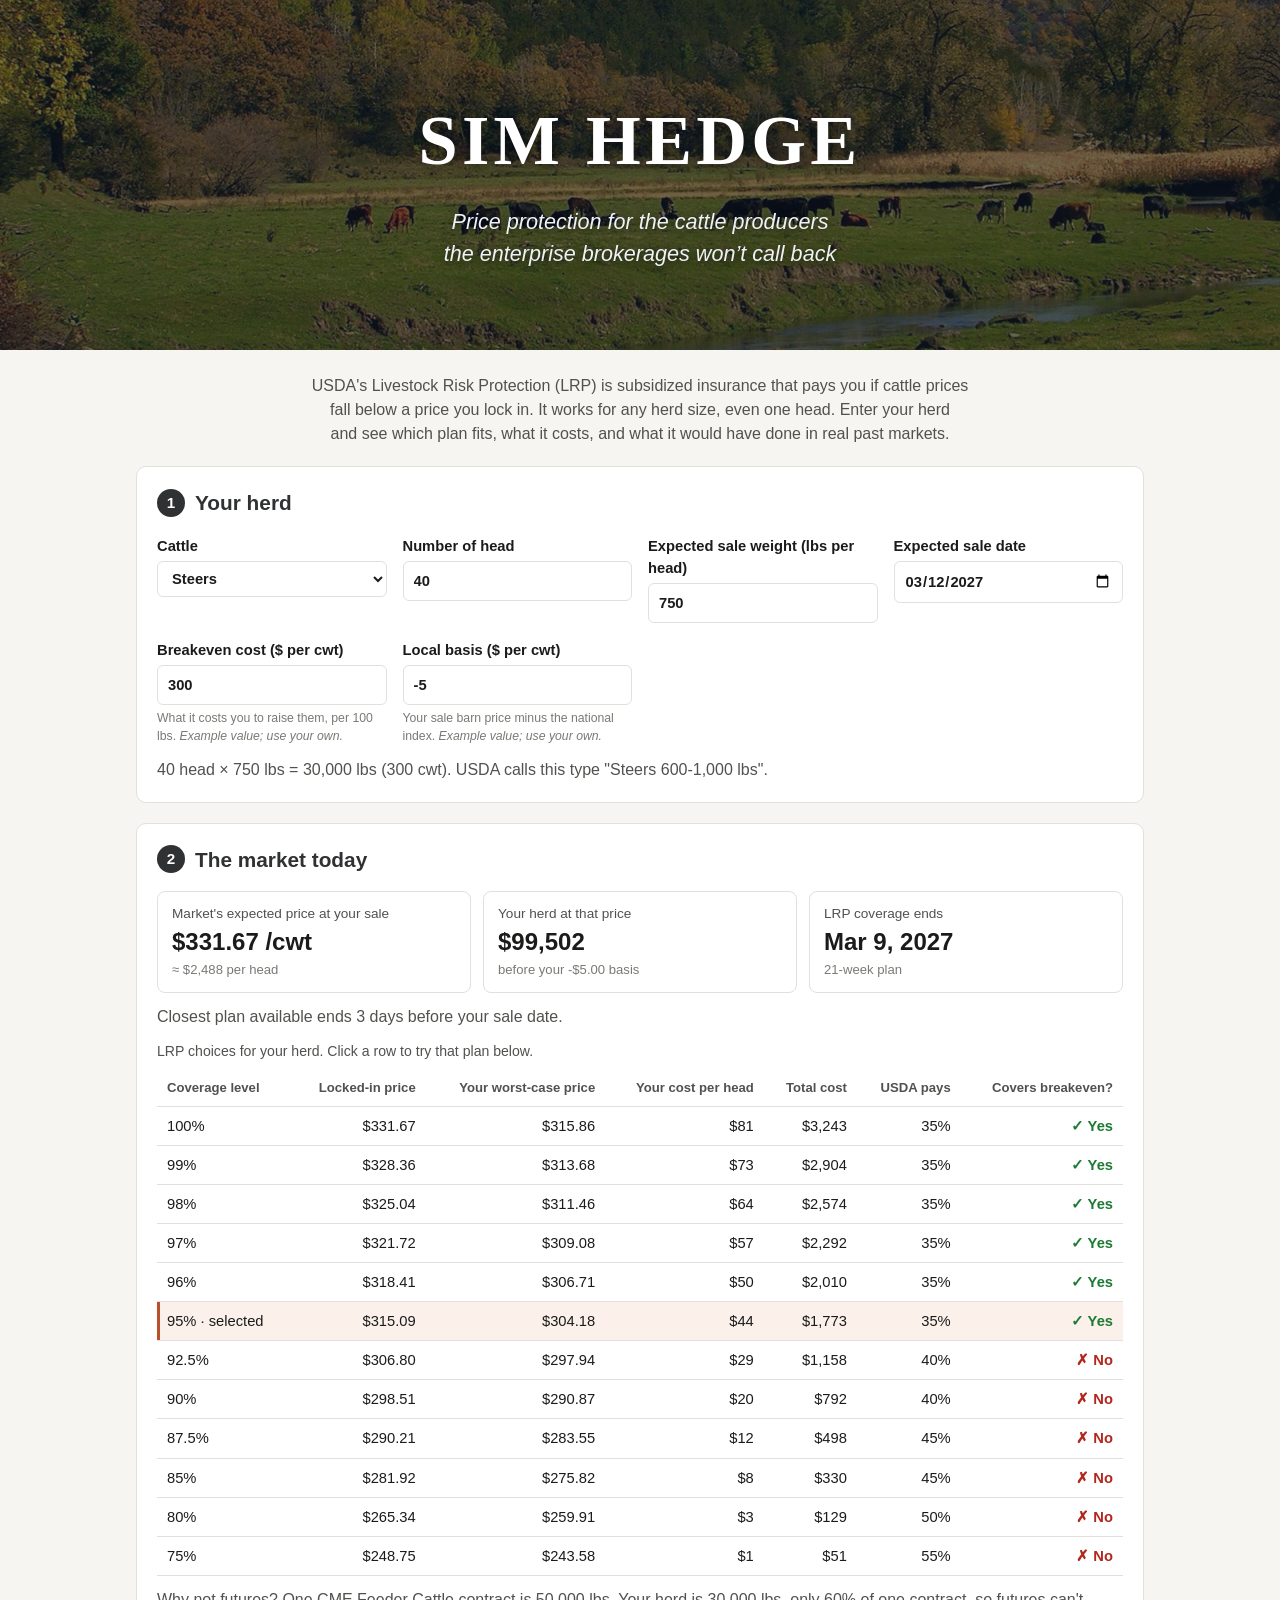
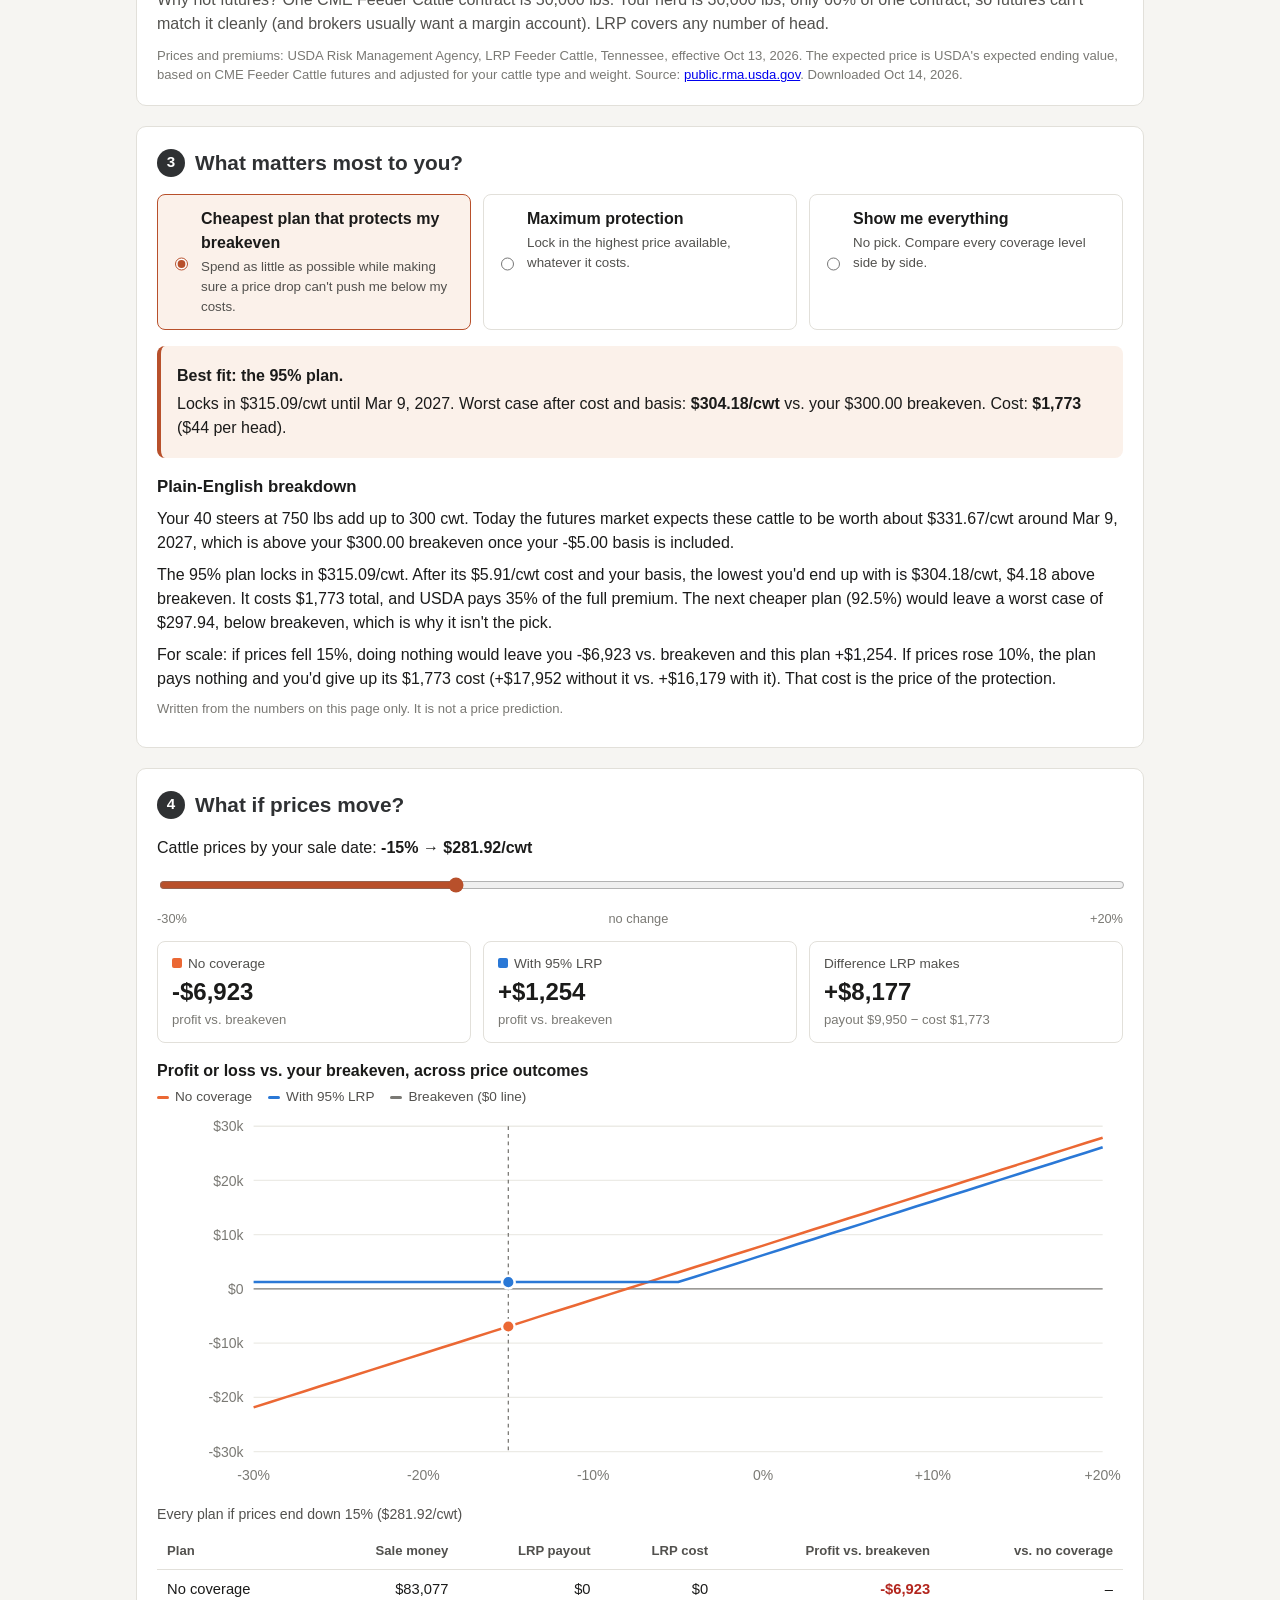
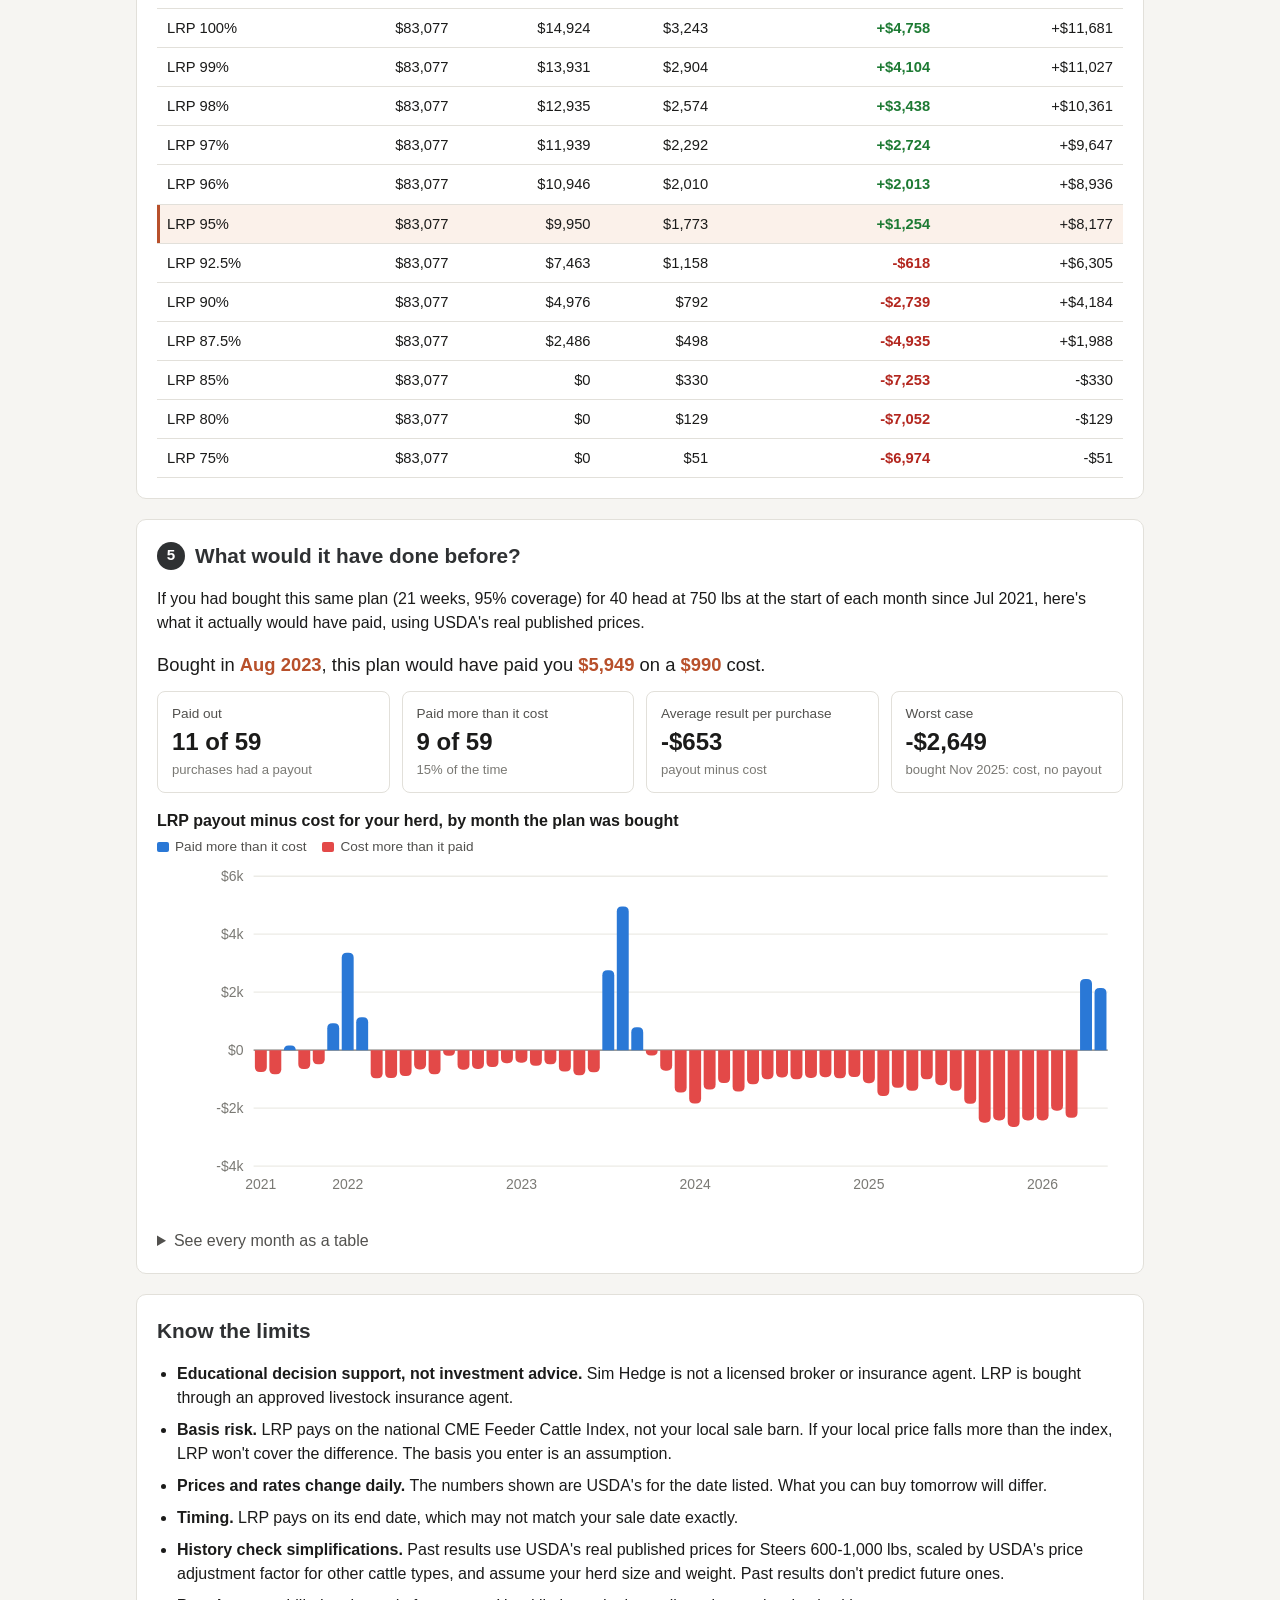
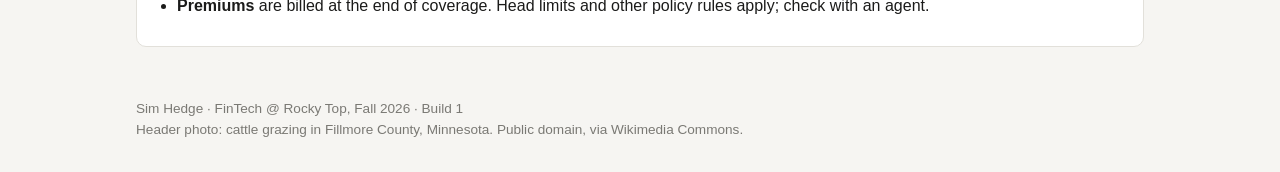
==== index.html @ 055be10c "Sim Hedge website (Scroll reveal: sections fade and slide up as they come into )" ====
<!doctype html>
<html lang="en">
<head>
<meta charset="utf-8">
<meta name="viewport" content="width=device-width, initial-scale=1">
<title>Sim Hedge</title>
<link rel="stylesheet" href="style.css">
</head>
<body>

<header class="hero">
  <div class="wrap">
    <h1>Sim Hedge</h1>
    <p class="tagline">Price protection for the cattle producers the enterprise brokerages won’t call back</p>
  </div>
</header>

<main class="wrap">

  <p class="intro">
    USDA's Livestock Risk Protection (LRP) is subsidized insurance that pays you if cattle prices fall
    below a price you lock in. It works for any herd size, even one head. Enter your herd and see which plan fits,
    what it costs, and what it would have done in real past markets.
  </p>

  <!-- 1. Producer profile -->
  <section class="card" id="profile">
    <h2><span class="step">1</span> Your herd</h2>
    <form id="herd-form" class="grid-form" autocomplete="off">
      <label>Cattle
        <select id="cattle-class">
          <option value="steers">Steers</option>
          <option value="heifers">Heifers</option>
        </select>
      </label>
      <label>Number of head
        <input id="head" type="number" min="1" max="6000" step="1" value="40">
      </label>
      <label>Expected sale weight (lbs per head)
        <input id="weight" type="number" min="100" max="1000" step="10" value="750">
      </label>
      <label>Expected sale date
        <input id="sale-date" type="date">
      </label>
      <label>Breakeven cost ($ per cwt)
        <input id="breakeven" type="number" min="0" step="1" value="300">
        <small>What it costs you to raise them, per 100 lbs. <em>Example value; use your own.</em></small>
      </label>
      <label>Local basis ($ per cwt)
        <input id="basis" type="number" step="1" value="-5">
        <small>Your sale barn price minus the national index. <em>Example value; use your own.</em></small>
      </label>
    </form>
    <p id="profile-note" class="note"></p>
  </section>

  <!-- 2. Market data -->
  <section class="card" id="market">
    <h2><span class="step">2</span> The market today</h2>
    <div id="market-summary" class="stat-row"></div>
    <p id="match-note" class="note"></p>
    <div class="table-scroll">
      <table id="levels-table">
        <caption>LRP choices for your herd. Click a row to try that plan below.</caption>
        <thead>
          <tr>
            <th>Coverage level</th>
            <th>Locked-in price</th>
            <th>Your worst-case price</th>
            <th>Your cost per head</th>
            <th>Total cost</th>
            <th>USDA pays</th>
            <th>Covers breakeven?</th>
          </tr>
        </thead>
        <tbody></tbody>
      </table>
    </div>
    <p id="futures-note" class="note"></p>
    <p class="source" id="data-source"></p>
  </section>

  <!-- 3. Risk tolerance + recommendation -->
  <section class="card" id="tolerance">
    <h2><span class="step">3</span> What matters most to you?</h2>
    <div class="choices" role="radiogroup">
      <label class="choice">
        <input type="radio" name="tolerance" value="cheapest" checked>
        <span><strong>Cheapest plan that protects my breakeven</strong>
        <small>Spend as little as possible while making sure a price drop can't push me below my costs.</small></span>
      </label>
      <label class="choice">
        <input type="radio" name="tolerance" value="max">
        <span><strong>Maximum protection</strong>
        <small>Lock in the highest price available, whatever it costs.</small></span>
      </label>
      <label class="choice">
        <input type="radio" name="tolerance" value="compare">
        <span><strong>Show me everything</strong>
        <small>No pick. Compare every coverage level side by side.</small></span>
      </label>
    </div>
    <div id="recommendation" class="recommendation"></div>
    <div id="breakdown" class="breakdown">
      <h3>Plain-English breakdown</h3>
      <div id="breakdown-text"></div>
      <p class="fine">Written from the numbers on this page only. It is not a price prediction.</p>
    </div>
  </section>

  <!-- 4. Scenario simulator -->
  <section class="card" id="simulator">
    <h2><span class="step">4</span> What if prices move?</h2>
    <label class="slider-label" for="move">
      Cattle prices by your sale date: <strong id="move-label"></strong>
    </label>
    <input id="move" type="range" min="-30" max="20" step="1" value="-15">
    <div class="slider-scale"><span>-30%</span><span>no change</span><span>+20%</span></div>
    <div id="sim-tiles" class="stat-row"></div>
    <figure class="chart-box">
      <figcaption>Profit or loss vs. your breakeven, across price outcomes</figcaption>
      <div class="legend" id="sim-legend"></div>
      <div class="chart" id="sim-chart"></div>
    </figure>
    <div class="table-scroll">
      <table id="scenario-table">
        <caption id="scenario-caption"></caption>
        <thead>
          <tr><th>Plan</th><th>Sale money</th><th>LRP payout</th><th>LRP cost</th><th>Profit vs. breakeven</th><th>vs. no coverage</th></tr>
        </thead>
        <tbody></tbody>
      </table>
    </div>
  </section>

  <!-- 5. History check -->
  <section class="card" id="history">
    <h2><span class="step">5</span> What would it have done before?</h2>
    <p id="history-intro"></p>
    <div id="history-headline" class="headline"></div>
    <div id="history-tiles" class="stat-row"></div>
    <figure class="chart-box">
      <figcaption>LRP payout minus cost for your herd, by month the plan was bought</figcaption>
      <div class="legend" id="history-legend"></div>
      <div class="chart" id="history-chart"></div>
    </figure>
    <details>
      <summary>See every month as a table</summary>
      <div class="table-scroll">
        <table id="history-table">
          <thead>
            <tr><th>Bought</th><th>Ended</th><th>Locked-in price</th><th>Actual price</th><th>Payout</th><th>Cost</th><th>Net</th></tr>
          </thead>
          <tbody></tbody>
        </table>
      </div>
    </details>
  </section>

  <!-- 6. Limitations -->
  <section class="card limits" id="limits">
    <h2>Know the limits</h2>
    <ul>
      <li><strong>Educational decision support, not investment advice.</strong> Sim Hedge is not a licensed broker or insurance agent. LRP is bought through an approved livestock insurance agent.</li>
      <li><strong>Basis risk.</strong> LRP pays on the national CME Feeder Cattle Index, not your local sale barn. If your local price falls more than the index, LRP won't cover the difference. The basis you enter is an assumption.</li>
      <li><strong>Prices and rates change daily.</strong> The numbers shown are USDA's for the date listed. What you can buy tomorrow will differ.</li>
      <li><strong>Timing.</strong> LRP pays on its end date, which may not match your sale date exactly.</li>
      <li><strong>History check simplifications.</strong> Past results use USDA's real published prices for Steers 600-1,000 lbs, scaled by USDA's price adjustment factor for other cattle types, and assume your herd size and weight. Past results don't predict future ones.</li>
      <li><strong>Premiums</strong> are billed at the end of coverage. Head limits and other policy rules apply; check with an agent.</li>
    </ul>
  </section>

</main>

<footer class="wrap footer">
  Sim Hedge &middot; FinTech @ Rocky Top, Fall 2026 &middot; Build 1<br>
  Header photo: cattle grazing in Fillmore County, Minnesota. Public domain, via Wikimedia Commons.
</footer>

<div id="tooltip" class="tooltip" hidden></div>

<script src="data/lrp-data.js"></script>
<script src="calc.js"></script>
<script src="charts.js"></script>
<script src="app.js"></script>
<script src="reveal.js"></script>
</body>
</html>
---- style.css ----
/* Sim Hedge styles. Colors match the one-pager: navy header, rust accent. */
:root {
  color-scheme: light;
  --bg: #f6f5f2;
  --card: #ffffff;
  --ink: #1b1b1a;
  --heading: #2f3133;      /* charcoal section titles */
  --ink-2: #52514e;
  --ink-3: #7a7974;
  --line: #e2e0da;
  --grid: #ecebe6;
  --navy: #1e2a44;
  --rust: #b8502b;
  --highlight: #fbf1ea;
  --series-lrp: #2a78d6;    /* with LRP */
  --series-none: #eb6834;   /* no coverage */
  --pos: #2a78d6;           /* LRP paid more than it cost */
  --neg: #e34948;           /* LRP cost more than it paid */
  --good-ink: #1d7a33;
  --bad-ink: #b3261e;
}
@media (prefers-color-scheme: dark) {
  :root {
    color-scheme: dark;
    --bg: #121211;
    --card: #1a1a19;
    --ink: #f0efec;
    --heading: #ffffff;    /* white section titles in dark mode */
    --ink-2: #c3c2b7;
    --ink-3: #9a998f;
    --line: #34332f;
    --grid: #2a2a27;
    --highlight: #2c2119;
    --series-lrp: #3987e5;
    --series-none: #d95926;
    --pos: #3987e5;
    --neg: #e66767;
    --good-ink: #5cc172;
    --bad-ink: #f08a84;
  }
}

* { box-sizing: border-box; }
body {
  margin: 0;
  font: 16px/1.5 -apple-system, BlinkMacSystemFont, "Segoe UI", Roboto, Helvetica, Arial, sans-serif;
  background: var(--bg);
  color: var(--ink);
}
.wrap { max-width: 1040px; margin: 0 auto; padding-inline: 16px; }

/* Header: herd photo with a dark overlay so the white text stays readable */
.hero {
  background:
    linear-gradient(rgba(15, 22, 36, .55), rgba(15, 22, 36, .65)),
    url("img/herd.jpg") center 70% / cover no-repeat;
  background-color: var(--navy);
  color: #fff;
  text-align: center;
  padding-block: 88px 80px;
}
.hero h1 {
  margin: 0;
  font-family: Georgia, "Times New Roman", serif;
  font-weight: 800;
  font-size: clamp(2.6rem, 7vw, 4.4rem);
  letter-spacing: .06em;
  text-transform: uppercase;
  text-shadow: 0 2px 12px rgba(0, 0, 0, .5);
}
.tagline {
  margin: 12px auto 0;
  max-width: 34em;
  font-size: clamp(1.05rem, 2.4vw, 1.35rem);
  font-style: italic;
  color: #eef1f6;
  text-wrap: balance;
  text-shadow: 0 1px 8px rgba(0, 0, 0, .6);
}
.intro { margin: 0 auto 20px; color: var(--ink-2); max-width: 52em; text-align: center; text-wrap: balance; }

main { padding-block: 24px; }
.card {
  background: var(--card);
  border: 1px solid var(--line);
  border-radius: 10px;
  padding: 20px;
  margin-bottom: 20px;
}
h2 { margin: 0 0 16px; font-size: 1.3rem; color: var(--heading); display: flex; align-items: center; gap: 10px; }
h3 { margin: 0 0 8px; font-size: 1.05rem; }
.step {
  display: inline-grid; place-items: center;
  width: 28px; height: 28px; border-radius: 50%;
  background: var(--heading); color: var(--card); font-size: .95rem;
}

.grid-form { display: grid; grid-template-columns: repeat(auto-fit, minmax(220px, 1fr)); gap: 16px; }
.grid-form label { display: flex; flex-direction: column; gap: 4px; font-weight: 600; font-size: .92rem; }
.grid-form small { font-weight: 400; color: var(--ink-3); }
input, select {
  font: inherit; padding: 8px 10px; border: 1px solid var(--line); border-radius: 6px;
  background: var(--card); color: var(--ink);
}
input:focus, select:focus { outline: 2px solid var(--series-lrp); outline-offset: 1px; }

.note { color: var(--ink-2); margin: 12px 0 0; }
.note.warn { color: var(--bad-ink); }
.source, .fine { color: var(--ink-3); font-size: .82rem; margin: 10px 0 0; }

.stat-row { display: grid; grid-template-columns: repeat(auto-fit, minmax(200px, 1fr)); gap: 12px; margin: 12px 0; }
.stat { border: 1px solid var(--line); border-radius: 8px; padding: 12px 14px; }
.stat .label { color: var(--ink-2); font-size: .85rem; }
.stat .value { font-size: 1.5rem; font-weight: 700; font-variant-numeric: tabular-nums; }
.stat .sub { color: var(--ink-3); font-size: .82rem; }
.stat .swatch { display: inline-block; width: 10px; height: 10px; border-radius: 2px; margin-right: 6px; vertical-align: 0; }

.table-scroll { overflow-x: auto; margin-top: 12px; }
table { border-collapse: collapse; width: 100%; font-variant-numeric: tabular-nums; font-size: .92rem; }
caption { text-align: left; color: var(--ink-2); padding-bottom: 8px; font-size: .88rem; }
th, td { padding: 8px 10px; border-bottom: 1px solid var(--line); text-align: right; white-space: nowrap; }
th:first-child, td:first-child { text-align: left; }
th { color: var(--ink-2); font-weight: 600; font-size: .82rem; }
#levels-table tbody tr { cursor: pointer; }
#levels-table tbody tr:hover { background: var(--grid); }
tr.selected { background: var(--highlight); }
tr.selected td:first-child { box-shadow: inset 3px 0 0 var(--rust); }
.yes { color: var(--good-ink); font-weight: 600; }
.no { color: var(--bad-ink); font-weight: 600; }

.choices { display: grid; grid-template-columns: repeat(auto-fit, minmax(240px, 1fr)); gap: 12px; }
.choice { display: flex; gap: 10px; border: 1px solid var(--line); border-radius: 8px; padding: 12px; cursor: pointer; }
.choice:has(input:checked) { border-color: var(--rust); background: var(--highlight); }
.choice small { display: block; color: var(--ink-2); margin-top: 2px; }
.choice input { margin-top: 4px; accent-color: var(--rust); }

.recommendation { margin-top: 16px; padding: 14px 16px; border-radius: 8px; background: var(--highlight); border-left: 4px solid var(--rust); }
.recommendation p { margin: 4px 0; }
.breakdown { margin-top: 16px; }
.breakdown p { margin: 0 0 8px; }

.slider-label { display: block; margin-bottom: 6px; }
#move { width: 100%; accent-color: var(--rust); }
.slider-scale { display: flex; justify-content: space-between; color: var(--ink-3); font-size: .8rem; }

.chart-box { margin: 16px 0 0; }
.chart-box figcaption { font-weight: 600; margin-bottom: 4px; }
.legend { display: flex; flex-wrap: wrap; gap: 16px; color: var(--ink-2); font-size: .85rem; margin-bottom: 4px; }
.legend span::before { content: ""; display: inline-block; width: 12px; height: 3px; margin-right: 6px; vertical-align: middle; background: var(--c); border-radius: 2px; }
.legend span.box::before { height: 10px; }
.legend span.dash::before { background: repeating-linear-gradient(90deg, var(--c) 0 4px, transparent 4px 7px); }
.chart svg { display: block; width: 100%; height: auto; overflow: visible; }
.chart text { fill: var(--ink-3); font-size: 11px; }
.chart .axis-line { stroke: var(--ink-3); }
.chart .grid-line { stroke: var(--grid); }

.headline { font-size: 1.15rem; margin: 8px 0; }
.headline strong { color: var(--rust); }
details { margin-top: 12px; }
summary { cursor: pointer; color: var(--ink-2); }

.limits ul { margin: 0; padding-left: 20px; }
.limits li { margin-bottom: 8px; }
.footer { color: var(--ink-3); font-size: .85rem; padding-block: 8px 32px; }

.tooltip {
  position: fixed; z-index: 10; pointer-events: none;
  background: var(--card); color: var(--ink); border: 1px solid var(--line);
  border-radius: 6px; padding: 8px 10px; font-size: .85rem; box-shadow: 0 4px 14px rgba(0,0,0,.15);
  max-width: 260px; font-variant-numeric: tabular-nums;
}
.tooltip .t-head { font-weight: 700; margin-bottom: 4px; }
.tooltip .t-row { display: flex; justify-content: space-between; gap: 12px; }
.tooltip .t-row i { display: inline-block; width: 10px; height: 3px; margin-right: 6px; vertical-align: middle; border-radius: 2px; }

@media (max-width: 560px) {
  .hero { padding-block: 64px 56px; }
  .card { padding: 16px; }
}

/* Scroll reveal (see reveal.js): sections start slightly lower and faded,
   then ease into place when they scroll into view. */
.reveal {
  opacity: 0;
  transform: translateY(32px);
  transition: opacity .7s ease-out, transform .7s cubic-bezier(.2, .7, .2, 1);
}
.reveal.revealed { opacity: 1; transform: none; }
@media (prefers-reduced-motion: reduce) {
  .reveal { opacity: 1; transform: none; transition: none; }
}
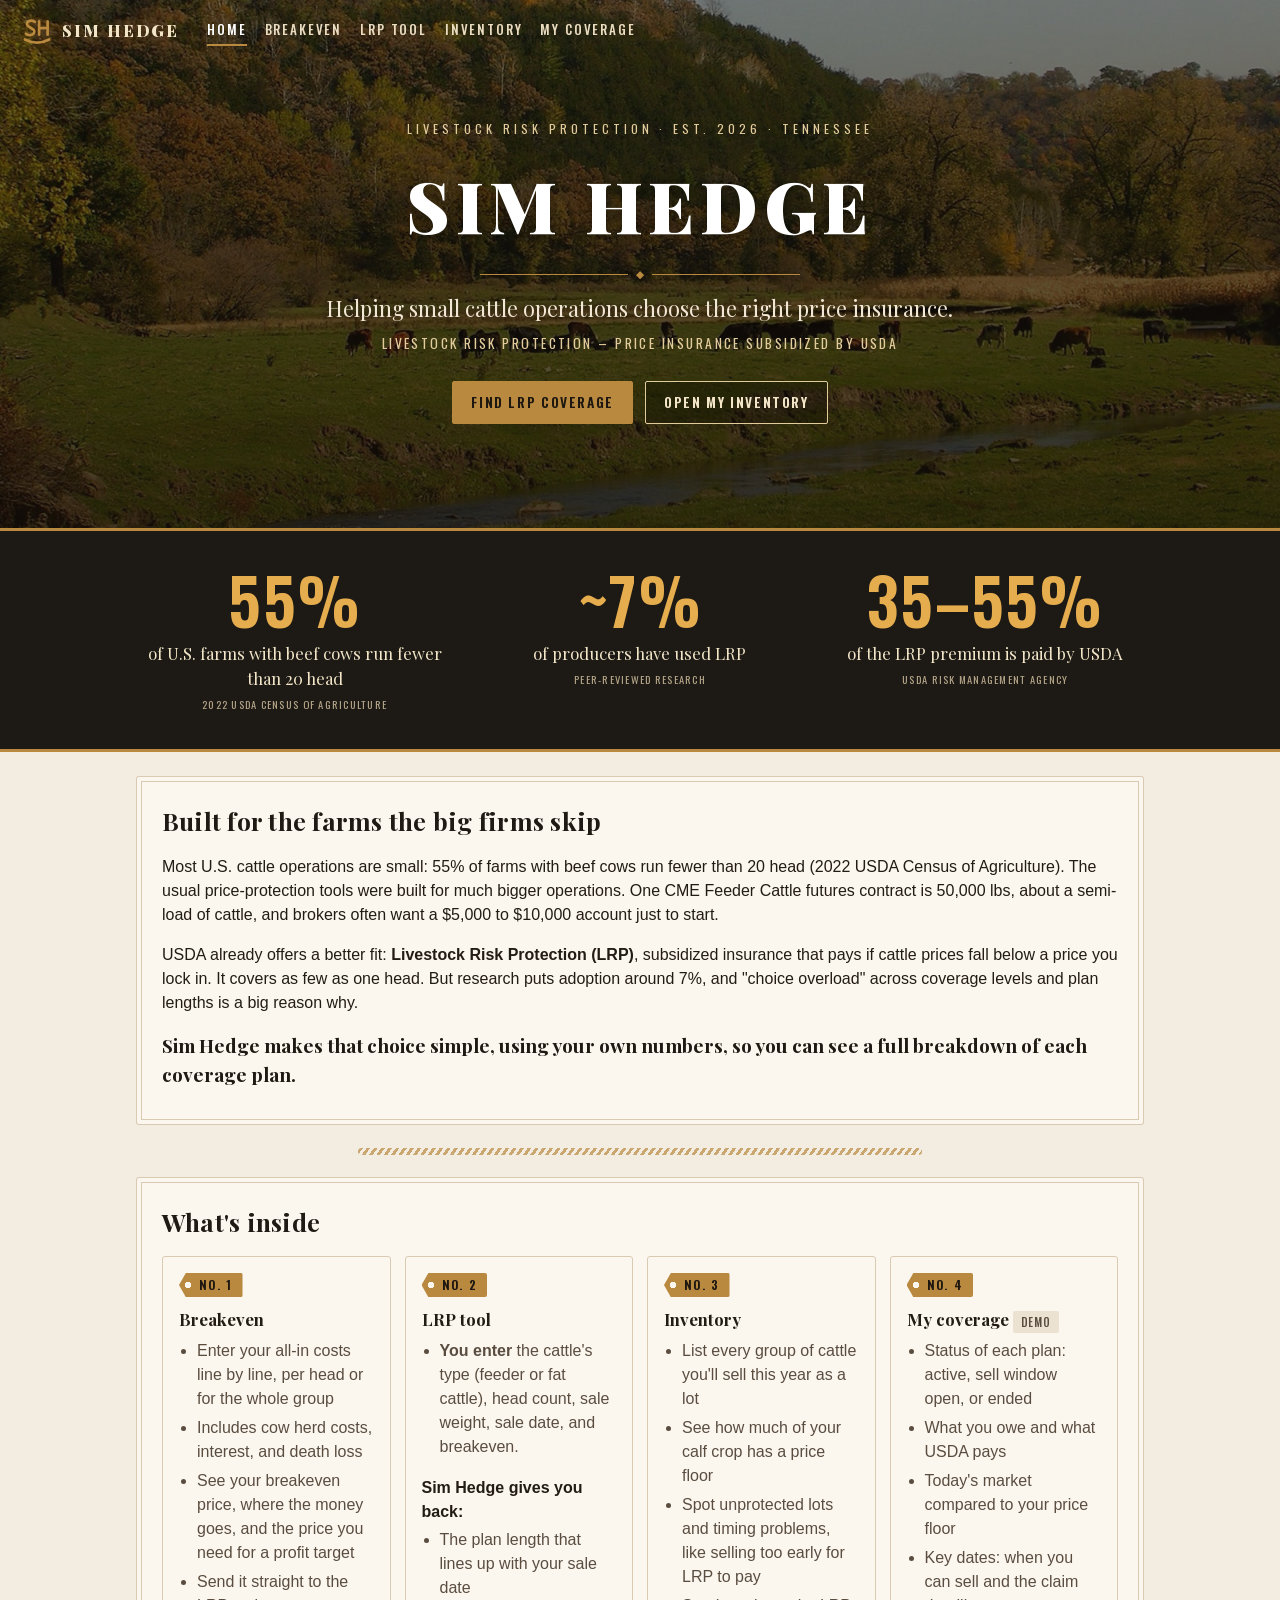
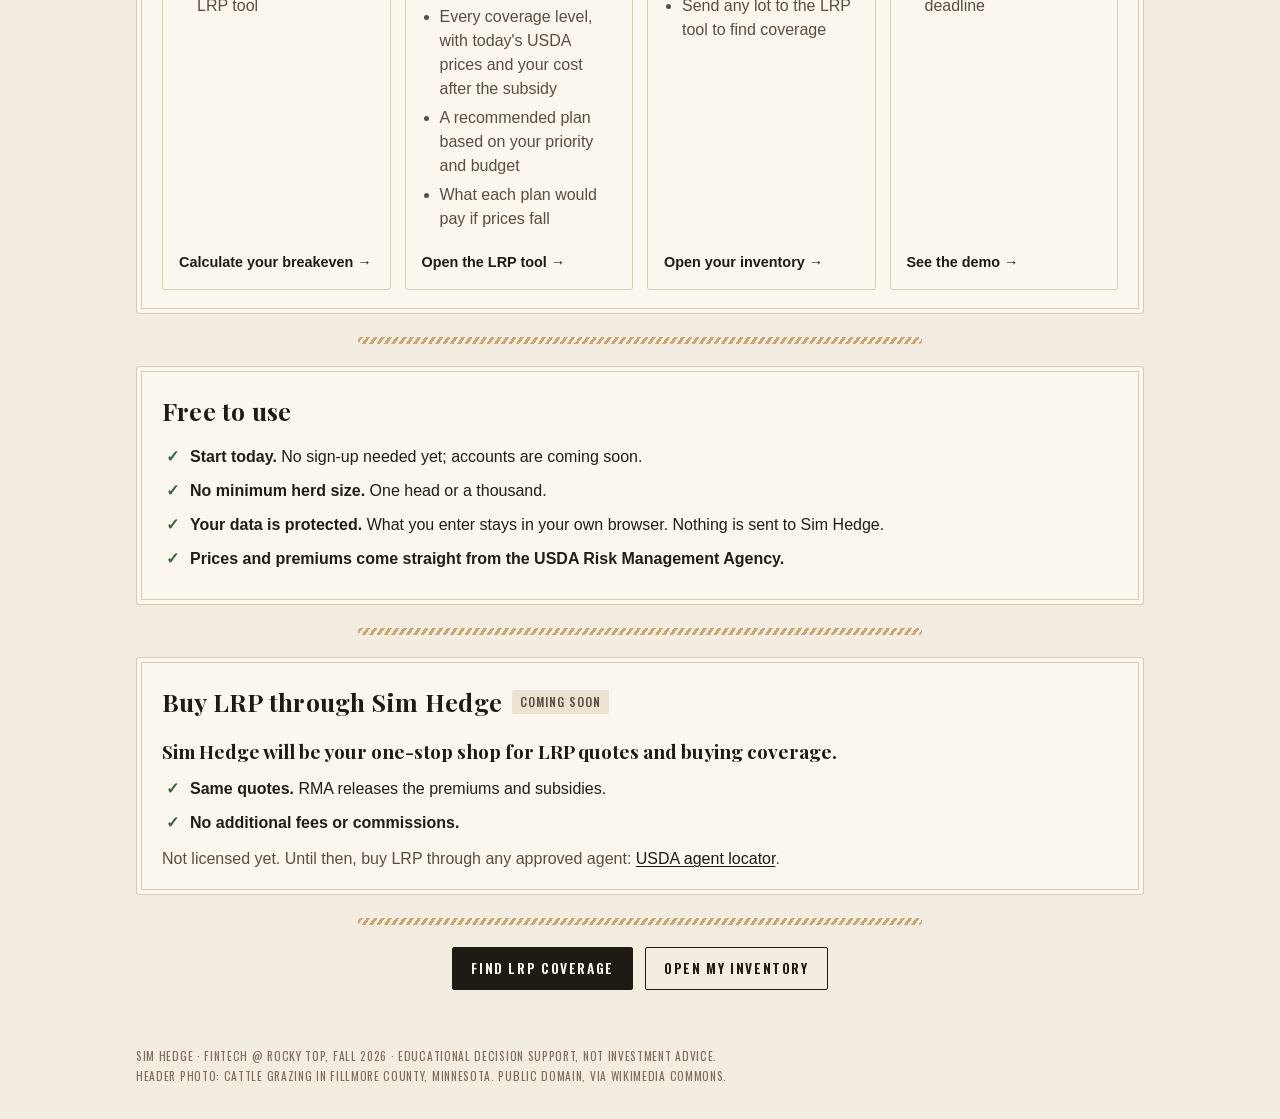
==== commit d5312472: "Sim Hedge website (Version stamp on code files (8855f78) so browsers load the n)" ====
--- a/index.html
+++ b/index.html
@@ -4,185 +4,156 @@
 <meta charset="utf-8">
 <meta name="viewport" content="width=device-width, initial-scale=1">
 <title>Sim Hedge</title>
-<link rel="stylesheet" href="style.css">
+<meta name="description" content="Free price protection planning for small cattle producers: compare USDA Livestock Risk Protection plans with real USDA prices.">
+<link rel="icon" href="img/favicon.svg" type="image/svg+xml">
+<link rel="preload" href="fonts/PlayfairDisplay.woff2" as="font" type="font/woff2" crossorigin>
+<link rel="preload" href="fonts/Oswald.woff2" as="font" type="font/woff2" crossorigin>
+<link rel="stylesheet" href="style.css?v=8855f78">
 </head>
 <body>
 
-<header class="hero">
+<header class="hero hero-home">
+  <nav class="site-nav">
+    <a class="brand" href="index.html" aria-label="Sim Hedge home"><svg viewBox="0 0 64 64" aria-hidden="true"><g fill="none" stroke="currentColor" stroke-width="5" stroke-linecap="round" stroke-linejoin="round"><path d="M28 15c-5-4-15-3-15 4s14 7 14 14-11 9-16 4"/><path d="M36 14v25M52 14v25M36 26.5h16"/><path d="M9 48q23 12 46 0"/></g></svg><span>Sim Hedge</span></a>
+    <a href="index.html" aria-current="page">Home</a>
+    <a href="breakeven.html">Breakeven</a>
+    <a href="lrp.html">LRP tool</a>
+    <a href="inventory.html">Inventory</a>
+    <a href="coverage.html">My coverage</a>
+  </nav>
   <div class="wrap">
+    <p class="overline">Livestock Risk Protection · Est. 2026 · Tennessee</p>
     <h1>Sim Hedge</h1>
-    <p class="tagline">Price protection for the cattle producers the enterprise brokerages won’t call back</p>
+    <p class="tagline">Helping small cattle operations choose the right price insurance.</p>
+    <p class="tagline-sub">Livestock Risk Protection – price insurance subsidized by USDA</p>
+    <div class="hero-actions">
+      <a class="btn btn-light" href="lrp.html">Find LRP coverage</a>
+      <a class="btn btn-outline-light" href="inventory.html">Open my inventory</a>
+    </div>
   </div>
 </header>
 
+<section class="board-band" aria-label="Key numbers">
+  <div class="wrap">
+    <div><span class="big">55%</span><span class="what">of U.S. farms with beef cows run fewer than 20 head</span><span class="src">2022 USDA Census of Agriculture</span></div>
+    <div><span class="big">~7%</span><span class="what">of producers have used LRP</span><span class="src">Peer-reviewed research</span></div>
+    <div><span class="big">35–55%</span><span class="what">of the LRP premium is paid by USDA</span><span class="src">USDA Risk Management Agency</span></div>
+  </div>
+</section>
+
 <main class="wrap">
 
-  <p class="intro">
-    USDA's Livestock Risk Protection (LRP) is subsidized insurance that pays you if cattle prices fall
-    below a price you lock in. It works for any herd size, even one head. Enter your herd and see which plan fits,
-    what it costs, and what it would have done in real past markets.
-  </p>
-
-  <!-- 1. Producer profile -->
-  <section class="card" id="profile">
-    <h2><span class="step">1</span> Your herd</h2>
-    <form id="herd-form" class="grid-form" autocomplete="off">
-      <label>Cattle
-        <select id="cattle-class">
-          <option value="steers">Steers</option>
-          <option value="heifers">Heifers</option>
-        </select>
-      </label>
-      <label>Number of head
-        <input id="head" type="number" min="1" max="6000" step="1" value="40">
-      </label>
-      <label>Expected sale weight (lbs per head)
-        <input id="weight" type="number" min="100" max="1000" step="10" value="750">
-      </label>
-      <label>Expected sale date
-        <input id="sale-date" type="date">
-      </label>
-      <label>Breakeven cost ($ per cwt)
-        <input id="breakeven" type="number" min="0" step="1" value="300">
-        <small>What it costs you to raise them, per 100 lbs. <em>Example value; use your own.</em></small>
-      </label>
-      <label>Local basis ($ per cwt)
-        <input id="basis" type="number" step="1" value="-5">
-        <small>Your sale barn price minus the national index. <em>Example value; use your own.</em></small>
-      </label>
-    </form>
-    <p id="profile-note" class="note"></p>
+  <!-- What it is -->
+  <section class="card home-lead">
+    <h2>Built for the farms the big firms skip</h2>
+    <p>
+      Most U.S. cattle operations are small: 55% of farms with beef cows run fewer than 20 head
+      (2022 USDA Census of Agriculture). The usual price-protection tools were built for much bigger operations.
+      One CME Feeder Cattle futures contract is 50,000 lbs, about a semi-load of cattle, and brokers often want
+      a $5,000 to $10,000 account just to start.
+    </p>
+    <p>
+      USDA already offers a better fit: <strong>Livestock Risk Protection (LRP)</strong>, subsidized insurance
+      that pays if cattle prices fall below a price you lock in. It covers as few as one head. But research puts
+      adoption around 7%, and "choice overload" across coverage levels and plan lengths is a big reason why.
+    </p>
+    <p class="standout">
+      Sim Hedge makes that choice simple, using your own numbers, so you can see a full breakdown of each coverage plan.
+    </p>
   </section>
 
-  <!-- 2. Market data -->
-  <section class="card" id="market">
-    <h2><span class="step">2</span> The market today</h2>
-    <div id="market-summary" class="stat-row"></div>
-    <p id="match-note" class="note"></p>
-    <div class="table-scroll">
-      <table id="levels-table">
-        <caption>LRP choices for your herd. Click a row to try that plan below.</caption>
-        <thead>
-          <tr>
-            <th>Coverage level</th>
-            <th>Locked-in price</th>
-            <th>Your worst-case price</th>
-            <th>Your cost per head</th>
-            <th>Total cost</th>
-            <th>USDA pays</th>
-            <th>Covers breakeven?</th>
-          </tr>
-        </thead>
-        <tbody></tbody>
-      </table>
-    </div>
-    <p id="futures-note" class="note"></p>
-    <p class="source" id="data-source"></p>
-  </section>
-
-  <!-- 3. Risk tolerance + recommendation -->
-  <section class="card" id="tolerance">
-    <h2><span class="step">3</span> What matters most to you?</h2>
-    <div class="choices" role="radiogroup">
-      <label class="choice">
-        <input type="radio" name="tolerance" value="cheapest" checked>
-        <span><strong>Cheapest plan that protects my breakeven</strong>
-        <small>Spend as little as possible while making sure a price drop can't push me below my costs.</small></span>
-      </label>
-      <label class="choice">
-        <input type="radio" name="tolerance" value="max">
-        <span><strong>Maximum protection</strong>
-        <small>Lock in the highest price available, whatever it costs.</small></span>
-      </label>
-      <label class="choice">
-        <input type="radio" name="tolerance" value="compare">
-        <span><strong>Show me everything</strong>
-        <small>No pick. Compare every coverage level side by side.</small></span>
-      </label>
-    </div>
-    <div id="recommendation" class="recommendation"></div>
-    <div id="breakdown" class="breakdown">
-      <h3>Plain-English breakdown</h3>
-      <div id="breakdown-text"></div>
-      <p class="fine">Written from the numbers on this page only. It is not a price prediction.</p>
+  <!-- The pages -->
+  <section class="card">
+    <h2>What's inside</h2>
+    <div class="feature-grid">
+      <a class="feature" href="breakeven.html">
+        <span class="step">1</span>
+        <h3>Breakeven</h3>
+        <ul class="feature-list">
+          <li>Enter your all-in costs line by line, per head or for the whole group</li>
+          <li>Includes cow herd costs, interest, and death loss</li>
+          <li>See your breakeven price, where the money goes, and the price you need for a profit target</li>
+          <li>Send it straight to the LRP tool</li>
+        </ul>
+        <span class="feature-link">Calculate your breakeven →</span>
+      </a>
+      <a class="feature" href="lrp.html">
+        <span class="step">2</span>
+        <h3>LRP tool</h3>
+        <ul class="feature-list">
+          <li><strong>You enter</strong> the cattle's type (feeder or fat cattle), head count, sale weight, sale date, and breakeven.</li>
+        </ul>
+        <p class="feature-sub">Sim Hedge gives you back:</p>
+        <ul class="feature-list">
+          <li>The plan length that lines up with your sale date</li>
+          <li>Every coverage level, with today's USDA prices and your cost after the subsidy</li>
+          <li>A recommended plan based on your priority and budget</li>
+          <li>What each plan would pay if prices fall</li>
+        </ul>
+        <span class="feature-link">Open the LRP tool →</span>
+      </a>
+      <a class="feature" href="inventory.html">
+        <span class="step">3</span>
+        <h3>Inventory</h3>
+        <ul class="feature-list">
+          <li>List every group of cattle you'll sell this year as a lot</li>
+          <li>See how much of your calf crop has a price floor</li>
+          <li>Spot unprotected lots and timing problems, like selling too early for LRP to pay</li>
+          <li>Send any lot to the LRP tool to find coverage</li>
+        </ul>
+        <span class="feature-link">Open your inventory →</span>
+      </a>
+      <a class="feature" href="coverage.html">
+        <span class="step">4</span>
+        <h3>My coverage <span class="badge">Demo</span></h3>
+        <ul class="feature-list">
+          <li>Status of each plan: active, sell window open, or ended</li>
+          <li>What you owe and what USDA pays</li>
+          <li>Today's market compared to your price floor</li>
+          <li>Key dates: when you can sell and the claim deadline</li>
+        </ul>
+        <span class="feature-link">See the demo →</span>
+      </a>
     </div>
   </section>
 
-  <!-- 4. Scenario simulator -->
-  <section class="card" id="simulator">
-    <h2><span class="step">4</span> What if prices move?</h2>
-    <label class="slider-label" for="move">
-      Cattle prices by your sale date: <strong id="move-label"></strong>
-    </label>
-    <input id="move" type="range" min="-30" max="20" step="1" value="-15">
-    <div class="slider-scale"><span>-30%</span><span>no change</span><span>+20%</span></div>
-    <div id="sim-tiles" class="stat-row"></div>
-    <figure class="chart-box">
-      <figcaption>Profit or loss vs. your breakeven, across price outcomes</figcaption>
-      <div class="legend" id="sim-legend"></div>
-      <div class="chart" id="sim-chart"></div>
-    </figure>
-    <div class="table-scroll">
-      <table id="scenario-table">
-        <caption id="scenario-caption"></caption>
-        <thead>
-          <tr><th>Plan</th><th>Sale money</th><th>LRP payout</th><th>LRP cost</th><th>Profit vs. breakeven</th><th>vs. no coverage</th></tr>
-        </thead>
-        <tbody></tbody>
-      </table>
-    </div>
+  <!-- Free -->
+  <section class="card">
+    <h2>Free to use</h2>
+    <ul class="check-list">
+      <li><strong>Start today.</strong> No sign-up needed yet; accounts are coming soon.</li>
+      <li><strong>No minimum herd size.</strong> One head or a thousand.</li>
+      <li><strong>Your data is protected.</strong> What you enter stays in your own browser. Nothing is sent to Sim Hedge.</li>
+      <li><strong>Prices and premiums come straight from the USDA Risk Management Agency.</strong></li>
+    </ul>
   </section>
 
-  <!-- 5. History check -->
-  <section class="card" id="history">
-    <h2><span class="step">5</span> What would it have done before?</h2>
-    <p id="history-intro"></p>
-    <div id="history-headline" class="headline"></div>
-    <div id="history-tiles" class="stat-row"></div>
-    <figure class="chart-box">
-      <figcaption>LRP payout minus cost for your herd, by month the plan was bought</figcaption>
-      <div class="legend" id="history-legend"></div>
-      <div class="chart" id="history-chart"></div>
-    </figure>
-    <details>
-      <summary>See every month as a table</summary>
-      <div class="table-scroll">
-        <table id="history-table">
-          <thead>
-            <tr><th>Bought</th><th>Ended</th><th>Locked-in price</th><th>Actual price</th><th>Payout</th><th>Cost</th><th>Net</th></tr>
-          </thead>
-          <tbody></tbody>
-        </table>
-      </div>
-    </details>
+  <!-- Buying through Sim Hedge -->
+  <section class="card">
+    <h2>Buy LRP through Sim Hedge <span class="badge">Coming soon</span></h2>
+    <p class="standout">Sim Hedge will be your one-stop shop for LRP quotes and buying coverage.</p>
+    <ul class="check-list">
+      <li><strong>Same quotes.</strong> RMA releases the premiums and subsidies.</li>
+      <li><strong>No additional fees or commissions.</strong></li>
+    </ul>
+    <p class="note">
+      Not licensed yet. Until then, buy LRP through any approved agent:
+      <a href="https://www.rma.usda.gov/tools-reports/agent-locator" target="_blank" rel="noopener">USDA agent locator</a>.
+    </p>
   </section>
 
-  <!-- 6. Limitations -->
-  <section class="card limits" id="limits">
-    <h2>Know the limits</h2>
-    <ul>
-      <li><strong>Educational decision support, not investment advice.</strong> Sim Hedge is not a licensed broker or insurance agent. LRP is bought through an approved livestock insurance agent.</li>
-      <li><strong>Basis risk.</strong> LRP pays on the national CME Feeder Cattle Index, not your local sale barn. If your local price falls more than the index, LRP won't cover the difference. The basis you enter is an assumption.</li>
-      <li><strong>Prices and rates change daily.</strong> The numbers shown are USDA's for the date listed. What you can buy tomorrow will differ.</li>
-      <li><strong>Timing.</strong> LRP pays on its end date, which may not match your sale date exactly.</li>
-      <li><strong>History check simplifications.</strong> Past results use USDA's real published prices for Steers 600-1,000 lbs, scaled by USDA's price adjustment factor for other cattle types, and assume your herd size and weight. Past results don't predict future ones.</li>
-      <li><strong>Premiums</strong> are billed at the end of coverage. Head limits and other policy rules apply; check with an agent.</li>
-    </ul>
+  <section class="cta-row">
+    <a class="btn" href="lrp.html">Find LRP coverage</a>
+    <a class="btn btn-quiet" href="inventory.html">Open my inventory</a>
   </section>
 
 </main>
 
 <footer class="wrap footer">
-  Sim Hedge &middot; FinTech @ Rocky Top, Fall 2026 &middot; Build 1<br>
+  Sim Hedge &middot; FinTech @ Rocky Top, Fall 2026 &middot; Educational decision support, not investment advice.<br>
   Header photo: cattle grazing in Fillmore County, Minnesota. Public domain, via Wikimedia Commons.
 </footer>
 
-<div id="tooltip" class="tooltip" hidden></div>
-
-<script src="data/lrp-data.js"></script>
-<script src="calc.js"></script>
-<script src="charts.js"></script>
-<script src="app.js"></script>
-<script src="reveal.js"></script>
+<script src="reveal.js?v=8855f78"></script>
 </body>
 </html>
--- a/style.css
+++ b/style.css
@@ -1,46 +1,72 @@
-/* Sim Hedge styles. Colors match the one-pager: navy header, rust accent. */
+/* Sim Hedge styles. Theme: "whiskey label meets sale barn" (cream paper,
+   charred oak, brass, amber price-board numbers). */
+
+/* Fonts are stored in site/fonts so the offline demo looks the same. */
+@font-face {
+  font-family: "Playfair Display";
+  src: url("fonts/PlayfairDisplay.woff2") format("woff2");
+  font-weight: 400 900;
+  font-display: swap;
+}
+@font-face {
+  font-family: "Oswald";
+  src: url("fonts/Oswald.woff2") format("woff2");
+  font-weight: 200 700;
+  font-display: swap;
+}
+
 :root {
   color-scheme: light;
-  --bg: #f6f5f2;
-  --card: #ffffff;
-  --ink: #1b1b1a;
-  --heading: #2f3133;      /* charcoal section titles */
-  --ink-2: #52514e;
-  --ink-3: #7a7974;
-  --line: #e2e0da;
-  --grid: #ecebe6;
-  --navy: #1e2a44;
-  --rust: #b8502b;
-  --highlight: #fbf1ea;
-  --series-lrp: #2a78d6;    /* with LRP */
-  --series-none: #eb6834;   /* no coverage */
-  --pos: #2a78d6;           /* LRP paid more than it cost */
-  --neg: #e34948;           /* LRP cost more than it paid */
-  --good-ink: #1d7a33;
-  --bad-ink: #b3261e;
+  --serif: "Playfair Display", Georgia, "Times New Roman", serif;
+  --label: "Oswald", "Arial Narrow", "Helvetica Neue", Arial, sans-serif;
+  --bg: #f3ece0;            /* cream paper */
+  --card: #fbf7ef;
+  --ink: #231c15;           /* dark brown ink */
+  --heading: #1f1a14;
+  --ink-2: #5a4d40;
+  --ink-3: #7d6d5d;
+  --line: #d9cbb3;
+  --grid: #ebe2d2;
+  --navy: #17140f;          /* charred oak (header fallback) */
+  --rust: #a5532a;          /* copper */
+  --brass: #b8893f;
+  --brass-ink: #1d1710;     /* text on brass */
+  --highlight: #f4e6cc;
+  --board: #1d1a16;         /* sale-barn price board */
+  --board-ink: #f3e6c8;
+  --board-dim: #b4a487;
+  --board-accent: #e6ad4e;  /* amber numbers */
+  --series-lrp: #2f6690;    /* with LRP (steel blue) */
+  --series-none: #c47a1c;   /* no coverage (amber) */
+  --pos: #2f6690;           /* LRP paid more than it cost */
+  --neg: #a63d2a;           /* LRP cost more than it paid (oxblood) */
+  --good-ink: #2f6b3a;
+  --bad-ink: #a3322a;
 }
 @media (prefers-color-scheme: dark) {
   :root {
     color-scheme: dark;
-    --bg: #121211;
-    --card: #1a1a19;
-    --ink: #f0efec;
-    --heading: #ffffff;    /* white section titles in dark mode */
-    --ink-2: #c3c2b7;
-    --ink-3: #9a998f;
-    --line: #34332f;
-    --grid: #2a2a27;
-    --highlight: #2c2119;
-    --series-lrp: #3987e5;
-    --series-none: #d95926;
-    --pos: #3987e5;
-    --neg: #e66767;
-    --good-ink: #5cc172;
-    --bad-ink: #f08a84;
+    --bg: #12100d;
+    --card: #1c1915;
+    --ink: #efe6d6;
+    --heading: #f6ecda;
+    --ink-2: #c9baa3;
+    --ink-3: #9b8c76;
+    --line: #3d352b;
+    --grid: #2a241e;
+    --highlight: #2d2216;
+    --board: #0d0b09;
+    --series-lrp: #5b93c4;
+    --series-none: #d9952f;
+    --pos: #5b93c4;
+    --neg: #d0624c;
+    --good-ink: #7fbf86;
+    --bad-ink: #ef8d7f;
   }
 }
 
 * { box-sizing: border-box; }
+[hidden] { display: none !important; }
 body {
   margin: 0;
   font: 16px/1.5 -apple-system, BlinkMacSystemFont, "Segoe UI", Roboto, Helvetica, Arial, sans-serif;
@@ -189,3 +215,409 @@
 @media (prefers-reduced-motion: reduce) {
   .reveal { opacity: 1; transform: none; transition: none; }
 }
+
+/* --- Navigation between pages --- */
+.hero { position: relative; }
+.site-nav {
+  position: absolute; top: calc(14px + env(safe-area-inset-top, 0px)); left: 16px;
+  display: flex; flex-wrap: wrap; gap: 6px;
+}
+.site-nav a {
+  color: #fff; text-decoration: none; font-weight: 600; font-size: .92rem;
+  padding: 6px 12px; border-radius: 999px; background: rgba(0, 0, 0, .25);
+}
+.site-nav a:hover { background: rgba(0, 0, 0, .45); }
+.site-nav a[aria-current="page"] { background: #fff; color: var(--navy); }
+.hero-sm { padding-block: 64px 48px; }
+.hero-sm h1 { font-size: clamp(2.2rem, 5vw, 3.2rem); }
+
+/* --- Buttons --- */
+.btn {
+  display: inline-block; font: inherit; font-weight: 600; font-size: .92rem;
+  padding: 8px 14px; border-radius: 6px; border: 1px solid var(--heading);
+  background: var(--heading); color: var(--card); cursor: pointer; text-decoration: none;
+}
+.btn:hover { opacity: .88; }
+.btn-quiet { background: transparent; color: var(--heading); }
+.btn-small { padding: 5px 10px; font-size: .82rem; }
+.link {
+  font: inherit; font-size: .82rem; background: none; border: 0; padding: 4px 6px;
+  color: var(--ink-2); text-decoration: underline; cursor: pointer;
+}
+.link.danger { color: var(--bad-ink); }
+.form-actions { display: flex; flex-wrap: wrap; gap: 10px; margin-top: 14px; align-items: center; }
+
+/* --- Inventory --- */
+.protect-bar { margin-top: 8px; }
+.bar-track { height: 14px; border-radius: 7px; background: var(--line); overflow: hidden; margin-bottom: 8px; }
+.bar-fill { height: 100%; background: var(--series-lrp); border-radius: 7px 0 0 7px; transition: width .6s ease-out; }
+.badge {
+  display: inline-block; font-size: .78rem; font-weight: 700; padding: 3px 8px; border-radius: 999px;
+  background: var(--grid); color: var(--ink-2);
+}
+.badge.good { background: color-mix(in srgb, var(--good-ink) 14%, transparent); color: var(--good-ink); }
+.badge.bad { background: color-mix(in srgb, var(--bad-ink) 12%, transparent); color: var(--bad-ink); }
+td .sub { color: var(--ink-3); font-size: .8rem; white-space: normal; margin-top: 2px; }
+#lots-table td { vertical-align: top; }
+#lots-table td.actions { white-space: normal; }
+#lots-table td.actions > * { display: block; margin: 0 0 4px auto; width: max-content; }
+#lots-table th:nth-child(7), #lots-table td:nth-child(7) { text-align: left; min-width: 190px; white-space: normal; }
+tr.kept td { color: var(--ink-3); }
+.empty { border: 1px dashed var(--line); border-radius: 8px; padding: 18px; text-align: center; margin-top: 12px; }
+.empty p { margin: 0 0 12px; color: var(--ink-2); }
+.warn-box { margin-top: 14px; padding: 12px 16px; border-radius: 8px; border-left: 4px solid var(--bad-ink); background: var(--highlight); }
+.warn-box ul { margin: 0; padding-left: 18px; }
+.lot-form { margin-top: 20px; padding-top: 16px; border-top: 1px solid var(--line); }
+.check { display: flex; gap: 8px; align-items: flex-start; margin-top: 14px; font-size: .92rem; color: var(--ink-2); }
+.check input { margin-top: 4px; accent-color: var(--heading); }
+.steps-list { margin: 0; padding-left: 22px; }
+.steps-list li { margin-bottom: 8px; }
+.example-table { max-width: 640px; }
+.example-table td:last-child, .example-table th:last-child { text-align: left; white-space: normal; }
+.note.warn, .fine.warn { color: var(--bad-ink); }
+
+/* --- Banner on the LRP tool when a lot is opened --- */
+.lot-banner { background: var(--card); border: 2px solid var(--heading); border-radius: 10px; padding: 16px 20px; margin-bottom: 20px; }
+.lot-banner p { margin: 0; }
+.lot-banner .saved { margin-top: 10px; color: var(--good-ink); font-weight: 600; }
+.lot-banner .saved a { color: inherit; }
+
+@media (max-width: 560px) {
+  .site-nav { position: static; justify-content: center; margin: -40px 0 24px; }
+  .hero-sm { padding-block: 56px 40px; }
+}
+
+/* --- Homepage --- */
+.hero-home { padding-block: 120px 104px; }
+.hero-actions { display: flex; flex-wrap: wrap; justify-content: center; gap: 12px; margin-top: 28px; }
+.btn-light { background: #fff; color: var(--navy); border-color: #fff; }
+.btn-outline-light { background: rgba(0, 0, 0, .2); color: #fff; border-color: #fff; }
+.home-lead p { max-width: 60em; }
+.feature-grid { display: grid; grid-template-columns: repeat(auto-fit, minmax(220px, 1fr)); gap: 14px; }
+.feature {
+  display: block; border: 1px solid var(--line); border-radius: 8px; padding: 16px;
+  color: inherit; text-decoration: none; transition: border-color .2s, transform .2s;
+}
+.feature:hover { border-color: var(--heading); transform: translateY(-2px); }
+.feature h3 { margin: 10px 0 6px; }
+.feature p { margin: 0; color: var(--ink-2); }
+.check-list { list-style: none; padding: 0; margin: 0 0 8px; }
+.check-list li { position: relative; padding-left: 28px; margin-bottom: 10px; }
+.check-list li::before { content: "✓"; position: absolute; left: 4px; color: var(--good-ink); font-weight: 700; }
+h2 .badge { font-size: .75rem; vertical-align: middle; }
+.cta-row { display: flex; flex-wrap: wrap; justify-content: center; gap: 12px; margin: 8px 0 24px; }
+@media (max-width: 560px) {
+  .hero-home { padding-block: 64px 56px; }
+}
+main a:not(.btn):not(.feature) { color: var(--heading); text-decoration-thickness: 1px; text-underline-offset: 2px; }
+
+/* --- Plan lengths (LRP tool) --- */
+.lengths { margin: 4px 0 8px; }
+.length-row { display: flex; flex-wrap: wrap; align-items: center; gap: 6px; margin-bottom: 8px; }
+.len {
+  min-width: 34px; text-align: center; padding: 4px 8px; border-radius: 6px;
+  border: 1px solid var(--line); color: var(--ink-2); font-variant-numeric: tabular-nums; font-size: .9rem;
+}
+.len.on { background: var(--heading); border-color: var(--heading); color: var(--card); font-weight: 700; }
+.len-unit { color: var(--ink-3); font-size: .9rem; margin-left: 2px; }
+.lengths .note { margin-top: 0; }
+.lengths details { margin-top: 6px; }
+.lengths details ul { margin: 8px 0; padding-left: 20px; color: var(--ink-2); }
+.lengths details li { margin-bottom: 6px; }
+.len-list { display: flex; flex-wrap: wrap; gap: 6px 14px; font-size: .85rem; color: var(--ink-2); }
+.len-list .on { color: var(--ink); font-weight: 700; }
+.warn-line, .warn-text { color: var(--bad-ink); font-weight: 600; }
+td .sub.warn-text { color: var(--bad-ink); }
+
+/* --- My coverage (demo) --- */
+.demo-banner {
+  position: sticky; top: 0; z-index: 20;
+  padding: calc(8px + env(safe-area-inset-top, 0px)) 16px 8px;
+  background: #fbe9a8; color: #3d3200; text-align: center; font-size: .9rem;
+  border-bottom: 1px solid #e3cf7a;
+}
+.policy-facts { display: grid; grid-template-columns: repeat(auto-fit, minmax(220px, 1fr)); gap: 10px 20px; margin: 0 0 8px; }
+.policy-facts dt, .cover-facts dt { color: var(--ink-3); font-size: .82rem; }
+.policy-facts dd, .cover-facts dd { margin: 2px 0 0; font-weight: 600; }
+.cover-list { display: grid; gap: 14px; }
+.cover-card { border: 1px solid var(--line); border-radius: 8px; padding: 16px; }
+.cover-head { display: flex; flex-wrap: wrap; justify-content: space-between; gap: 8px; align-items: flex-start; }
+.cover-head h3 { margin: 0; }
+.cover-card .sub, .planned .sub { color: var(--ink-3); font-size: .85rem; font-weight: 400; }
+.pills { display: flex; flex-wrap: wrap; gap: 6px; }
+.pill { font-size: .78rem; font-weight: 700; padding: 3px 10px; border-radius: 999px; border: 1px solid currentColor; }
+.pill-active { color: var(--series-lrp); }
+.pill-window { color: #b26a00; }
+.pill-ended { color: var(--ink-2); }
+.cover-facts { display: grid; grid-template-columns: repeat(auto-fit, minmax(170px, 1fr)); gap: 10px 16px; margin: 14px 0 10px; }
+.cover-market { margin: 0; padding-top: 10px; border-top: 1px solid var(--line); color: var(--ink-2); }
+.timeline { list-style: none; margin: 0; padding: 0; }
+.timeline li { display: grid; grid-template-columns: 120px 1fr; gap: 12px; padding: 10px 0; border-bottom: 1px solid var(--line); }
+.timeline time { font-weight: 700; font-variant-numeric: tabular-nums; }
+.timeline li.past { opacity: .5; }
+.planned { list-style: none; margin: 0; padding: 0; }
+.planned li { display: flex; flex-wrap: wrap; justify-content: space-between; gap: 10px; align-items: center; padding: 10px 0; border-bottom: 1px solid var(--line); }
+.planned .form-actions { margin: 0; }
+.buy-message { margin: 12px 0 0; padding: 10px 14px; border-radius: 8px; background: var(--highlight); border-left: 4px solid var(--heading); }
+@media (max-width: 560px) {
+  .timeline li { grid-template-columns: 1fr; gap: 2px; }
+}
+.feature { display: flex; flex-direction: column; }
+.feature p { flex: 1; }
+.feature-link { margin-top: 12px; font-weight: 600; font-size: .9rem; color: var(--heading); }
+.feature h3 .badge { font-size: .7rem; vertical-align: middle; }
+
+/* =====================================================================
+   THEME LAYER: whiskey label meets sale barn
+   (later rules here override the plainer defaults above)
+   ===================================================================== */
+
+/* --- Header: darker, warmer, like a whiskey ad --- */
+.hero {
+  background:
+    linear-gradient(rgba(20, 14, 8, .55), rgba(20, 14, 8, .80)),
+    url("img/herd.jpg") center 70% / cover no-repeat;
+  background-color: var(--navy);
+}
+.hero h1 {
+  font-family: var(--serif);
+  font-weight: 900;
+  letter-spacing: .08em;
+}
+.hero h1::after {   /* thin brass rule with a diamond, like a label */
+  content: "\25C6";
+  display: block;
+  width: min(320px, 60%);
+  margin: 10px auto 0;
+  font-size: 10px; line-height: 12px; letter-spacing: 0; color: var(--brass);
+  background:
+    linear-gradient(var(--brass), var(--brass)) left center / calc(50% - 12px) 1px no-repeat,
+    linear-gradient(var(--brass), var(--brass)) right center / calc(50% - 12px) 1px no-repeat;
+}
+.hero .overline {
+  font-family: var(--label);
+  text-transform: uppercase;
+  letter-spacing: .32em;
+  font-size: .78rem;
+  color: #e3cc9c;
+  margin: 0 0 14px;
+}
+.tagline { font-family: var(--serif); font-style: normal; font-weight: 400; color: #f1e7d4; }
+
+/* --- Brand bar (top-left): brand-iron mark + links --- */
+.site-nav { align-items: center; gap: 4px 18px; left: 20px; right: 20px; }
+.site-nav .brand {
+  display: inline-flex; align-items: center; gap: 8px;
+  padding: 0; background: none; margin-right: 10px;
+  font-family: var(--serif); font-weight: 900; letter-spacing: .12em; text-transform: uppercase;
+  font-size: 1rem; color: #f3e6c8;
+}
+.site-nav .brand svg { width: 34px; height: 34px; color: var(--brass); }
+.site-nav a:not(.brand) {
+  background: none; border-radius: 0; padding: 4px 0;
+  font-family: var(--label); font-weight: 500; text-transform: uppercase; letter-spacing: .14em; font-size: .82rem;
+  color: #eadcc0; border-bottom: 2px solid transparent;
+}
+.site-nav a:not(.brand):hover { background: none; color: #fff; border-bottom-color: rgba(184, 137, 63, .6); }
+.site-nav a[aria-current="page"]:not(.brand) { background: none; color: #fff; border-bottom-color: var(--brass); }
+
+/* --- Section headings and "lot tag" numbers --- */
+h2 { font-family: var(--serif); font-weight: 700; font-size: 1.55rem; letter-spacing: .01em; }
+h3 { font-family: var(--serif); font-weight: 700; }
+.step {   /* a sale-barn lot tag: "LOT 1", with a punched hole */
+  width: auto; height: auto; border-radius: 2px;
+  display: inline-flex; align-items: center;
+  padding: 3px 10px 3px 20px;
+  background:
+    radial-gradient(circle at 9px 50%, var(--card) 0 3px, transparent 3.5px),
+    var(--brass);
+  color: var(--brass-ink);
+  font-family: var(--label); font-weight: 600; font-size: .78rem; letter-spacing: .12em; text-transform: uppercase;
+  clip-path: polygon(7px 0, 100% 0, 100% 100%, 7px 100%, 0 50%);
+}
+.step::before { content: "No.\00a0"; }
+
+/* --- Cards: cream label with a double engraved rule --- */
+.card {
+  position: relative;
+  border: 0; border-radius: 3px;
+  box-shadow: inset 0 0 0 1px var(--line), inset 0 0 0 5px var(--card), inset 0 0 0 6px var(--line);
+  padding: 26px 26px 24px;
+  margin-bottom: 52px;
+}
+/* Rope divider between sections */
+main .card:not(:last-of-type)::after {
+  content: "";
+  position: absolute; left: 22%; right: 22%; bottom: -30px; height: 7px;
+  border-radius: 4px;
+  background: repeating-linear-gradient(-55deg, var(--brass) 0 3px, transparent 3px 6px);
+  opacity: .7;
+}
+#dashboard > .card:last-child::after, #empty::after { display: none; }
+
+/* --- Price-board numbers (stat tiles) --- */
+.stat {
+  background: var(--board); border: 0; border-radius: 3px;
+  box-shadow: inset 0 0 0 1px rgba(230, 173, 78, .25);
+}
+.stat .label {
+  font-family: var(--label); text-transform: uppercase; letter-spacing: .12em; font-size: .72rem; color: var(--board-dim);
+}
+.stat .value {
+  font-family: var(--label); font-weight: 600; font-size: 2.1rem; line-height: 1.15; letter-spacing: .02em;
+  color: var(--board-accent);
+}
+.stat .sub { color: var(--board-dim); }
+
+/* --- Buttons: square, letter-spaced --- */
+.btn {
+  border-radius: 2px;
+  font-family: var(--label); font-weight: 600; text-transform: uppercase; letter-spacing: .12em; font-size: .85rem;
+  background: var(--heading); border-color: var(--heading); color: var(--card);
+  padding: 10px 18px;
+}
+.btn-quiet { background: transparent; color: var(--heading); }
+.btn-small { padding: 6px 12px; font-size: .75rem; }
+.btn-light { background: var(--brass); border-color: var(--brass); color: var(--brass-ink); }
+.btn-outline-light { background: rgba(0, 0, 0, .25); color: #f3e6c8; border-color: #e3cc9c; }
+
+/* --- Tables, badges, details --- */
+th { font-family: var(--label); text-transform: uppercase; letter-spacing: .1em; font-size: .72rem; font-weight: 500; }
+caption { font-style: italic; }
+tr.selected { background: var(--highlight); }
+tr.selected td:first-child { box-shadow: inset 3px 0 0 var(--brass); }
+.badge { border-radius: 2px; font-family: var(--label); font-weight: 500; letter-spacing: .08em; text-transform: uppercase; }
+.recommendation { border-left-color: var(--brass); border-radius: 2px; }
+.choice { border-radius: 3px; }
+.choice:has(input:checked) { border-color: var(--brass); }
+.choice input, #move { accent-color: var(--brass); }
+.intro { font-family: var(--serif); font-size: 1.1rem; color: var(--ink-2); }
+.feature { border-radius: 3px; }
+.len.on { background: var(--brass); border-color: var(--brass); color: var(--brass-ink); }
+.lot-banner { border-color: var(--brass); border-radius: 3px; }
+.demo-banner { background: #e8d29e; color: #2a2013; border-bottom-color: #c9a865; }
+.footer { font-family: var(--label); letter-spacing: .06em; text-transform: uppercase; font-size: .72rem; line-height: 1.8; }
+
+/* --- Homepage stat strip (sale-board band) --- */
+.board-band {
+  background: var(--board);
+  color: var(--board-ink);
+  border-top: 3px solid var(--brass);
+  border-bottom: 3px solid var(--brass);
+  padding-block: 36px;
+}
+.board-band .wrap { display: grid; grid-template-columns: repeat(auto-fit, minmax(220px, 1fr)); gap: 28px; text-align: center; }
+.board-band .big {
+  display: block; font-family: var(--label); font-weight: 600; font-size: clamp(2.8rem, 6vw, 4rem);
+  line-height: 1; color: var(--board-accent); letter-spacing: .02em;
+}
+.board-band .what { display: block; margin-top: 10px; font-family: var(--serif); font-size: 1.05rem; color: var(--board-ink); }
+.board-band .src { display: block; margin-top: 6px; font-family: var(--label); text-transform: uppercase; letter-spacing: .12em; font-size: .66rem; color: var(--board-dim); }
+
+@media (max-width: 760px) {
+  .site-nav { position: static; justify-content: center; margin: -40px 0 28px; }
+  .site-nav .brand { width: 100%; justify-content: center; margin: 0 0 4px; }
+}
+@media (max-width: 560px) {
+  .card { padding: 22px 18px 20px; margin-bottom: 44px; }
+  main .card:not(:last-of-type)::after { bottom: -26px; }
+}
+.feature .step { align-self: flex-start; }
+.chart .axis-title { fill: var(--ink-2); font-family: var(--label); font-size: 12px; letter-spacing: .08em; text-transform: uppercase; }
+.chart .ref-label { fill: var(--ink-2); font-size: 11px; }
+.chart .dot-label { fill: var(--ink); font-weight: 700; font-size: 12px; }
+.chart .dot { cursor: pointer; outline: none; }
+.chart .dot:focus-visible circle:nth-child(2) { stroke: var(--ink); }
+
+/* --- LRP tool controls (Oct 22) --- */
+button.len { font: inherit; font-family: var(--label); font-size: .88rem; background: var(--card); cursor: pointer; display: inline-flex; gap: 4px; align-items: center; }
+button.len i { font-style: normal; font-size: .75rem; }
+button.len.ok i { color: var(--good-ink); }
+button.len.early i { color: var(--bad-ink); }
+button.len.after i { color: #b26a00; }
+button.len:hover { border-color: var(--brass); }
+button.len.on i { color: inherit; }
+.len-legend { margin: 0 0 8px; gap: 6px 16px; font-size: .8rem; }
+.len-legend .mark::before { display: none; }
+.len-legend .ok { color: var(--good-ink); }
+.len-legend .early { color: var(--bad-ink); }
+.len-legend .after { color: #b26a00; }
+.window-line { display: inline-block; margin-top: 4px; font-weight: 600; }
+.window-line.ok { color: var(--good-ink); }
+.window-line.early { color: var(--bad-ink); }
+.window-line.after { color: #b26a00; }
+
+.unit-toggle { display: inline-flex; flex-wrap: wrap; align-items: center; gap: 0; margin: -4px 0 12px; border: 1px solid var(--line); border-radius: 3px; overflow: hidden; }
+.unit-toggle span { font-family: var(--label); text-transform: uppercase; letter-spacing: .1em; font-size: .7rem; color: var(--ink-3); padding: 0 10px; }
+.unit-toggle button {
+  font: inherit; font-family: var(--label); font-size: .8rem; letter-spacing: .06em; text-transform: uppercase;
+  border: 0; border-left: 1px solid var(--line); background: var(--card); color: var(--ink-2); padding: 6px 12px; cursor: pointer;
+}
+.unit-toggle button[aria-pressed="true"] { background: var(--heading); color: var(--card); }
+
+.level-picker { display: flex; flex-wrap: wrap; align-items: center; gap: 6px; margin: 4px 0 16px; }
+.picker-label { font-family: var(--label); text-transform: uppercase; letter-spacing: .1em; font-size: .72rem; color: var(--ink-3); margin-right: 4px; }
+.level-chips { display: flex; flex-wrap: wrap; gap: 6px; }
+.level-picker .btn:disabled { opacity: .35; cursor: default; }
+#scenario-table tbody tr[data-level] { cursor: pointer; }
+#scenario-table tbody tr[data-level]:hover { background: var(--grid); }
+
+.budget-row { display: flex; flex-wrap: wrap; align-items: center; gap: 8px 12px; margin-top: 16px; }
+.budget-row label { font-weight: 600; font-size: .92rem; }
+.budget-row input { width: 140px; }
+tr.over-budget td { color: var(--ink-3); }
+tr.over-budget .badge { font-size: .65rem; }
+.tagline-sub {
+  margin: 8px auto 0; font-family: var(--label); text-transform: uppercase; letter-spacing: .18em;
+  font-size: clamp(.72rem, 1.6vw, .85rem); color: #e3cc9c;
+}
+.standout { font-family: var(--serif); font-size: 1.2rem; font-weight: 700; color: var(--heading); margin: 6px 0 12px; }
+.feature-list { margin: 0 0 4px; padding-left: 18px; color: var(--ink-2); }
+.feature-list li { margin-bottom: 5px; }
+.feature-sub { margin: 8px 0 4px !important; flex: 0 !important; font-weight: 600; color: var(--ink) !important; }
+.feature .feature-list:last-of-type { flex: 1; }
+.index-callout {
+  margin: -2px 0 14px; padding: 12px 16px; border-radius: 3px;
+  background: var(--board); color: var(--board-ink); font-size: .95rem;
+  border-left: 4px solid var(--board-accent);
+}
+.index-callout strong { color: var(--board-accent); }
+#after-sale h3 { margin: 22px 0 6px; }
+.doc-list { margin: 0 0 6px; padding-left: 20px; columns: 2 260px; column-gap: 28px; }
+.doc-list li { margin-bottom: 5px; break-inside: avoid; }
+.be-box { grid-column: 1 / -1; }
+.be-box .unit-toggle { margin: 0; }
+.be-calc { display: grid; grid-template-columns: repeat(auto-fit, minmax(220px, 1fr)); gap: 14px 16px; margin-top: 14px; padding: 16px; border: 1px dashed var(--line); border-radius: 3px; }
+.be-calc label { display: flex; flex-direction: column; gap: 4px; font-weight: 600; font-size: .92rem; }
+.be-calc small { font-weight: 400; color: var(--ink-3); }
+.be-result { grid-column: 1 / -1; margin: 0; font-size: 1.05rem; }
+.be-result strong { font-family: var(--label); font-size: 1.3rem; letter-spacing: .02em; color: var(--heading); }
+#breakeven[readonly] { background: var(--grid); }
+.be-def { grid-column: 1 / -1; margin: 0; color: var(--ink-2); font-size: .9rem; }
+
+/* --- Breakeven page --- */
+.b-top { margin: 10px 0 12px; }
+.b-top .unit-toggle { margin: 0; }
+.b-costs { margin-top: 8px; }
+.b-costs small .link { padding: 0; font-size: inherit; }
+.b-extra { margin-top: 18px; padding-top: 16px; border-top: 1px solid var(--line); }
+#cow-help { margin-top: 14px; }
+.share-bar { display: inline-block; width: 80px; height: 8px; border-radius: 4px; background: var(--line); vertical-align: middle; margin-right: 6px; overflow: hidden; }
+.share-bar i { display: block; height: 100%; background: var(--brass); }
+#b-table td:last-child { text-align: left; }
+#b-table th:last-child { text-align: left; }
+tr.total-row td { font-weight: 700; border-top: 2px solid var(--line); }
+.b-target { display: flex; flex-wrap: wrap; align-items: center; gap: 8px 12px; margin: 16px 0; }
+.b-target label { font-weight: 600; }
+.b-target input { width: 120px; }
+.b-target p { margin: 0; flex-basis: 100%; font-size: 1.05rem; }
+.feature-grid { grid-template-columns: repeat(auto-fit, minmax(210px, 1fr)); }
+
+/* Save to a lot (LRP tool and Breakeven page) */
+.lot-pick { display: flex; flex-wrap: wrap; gap: 10px; align-items: flex-end; margin-top: 12px; }
+.lot-pick label { display: flex; flex-direction: column; gap: 4px; font-weight: 600; font-size: .92rem; flex: 1 1 200px; max-width: 320px; }
+.lot-msg { margin: 10px 0 0; font-weight: 600; color: var(--good-ink); }
+.lot-msg.warn { color: var(--bad-ink); }
+.lot-msg a { color: inherit; }
+.calc-row { margin-top: 18px; }
+.b-lots { margin-top: 22px; padding-top: 16px; border-top: 1px solid var(--line, rgba(0,0,0,.12)); }
